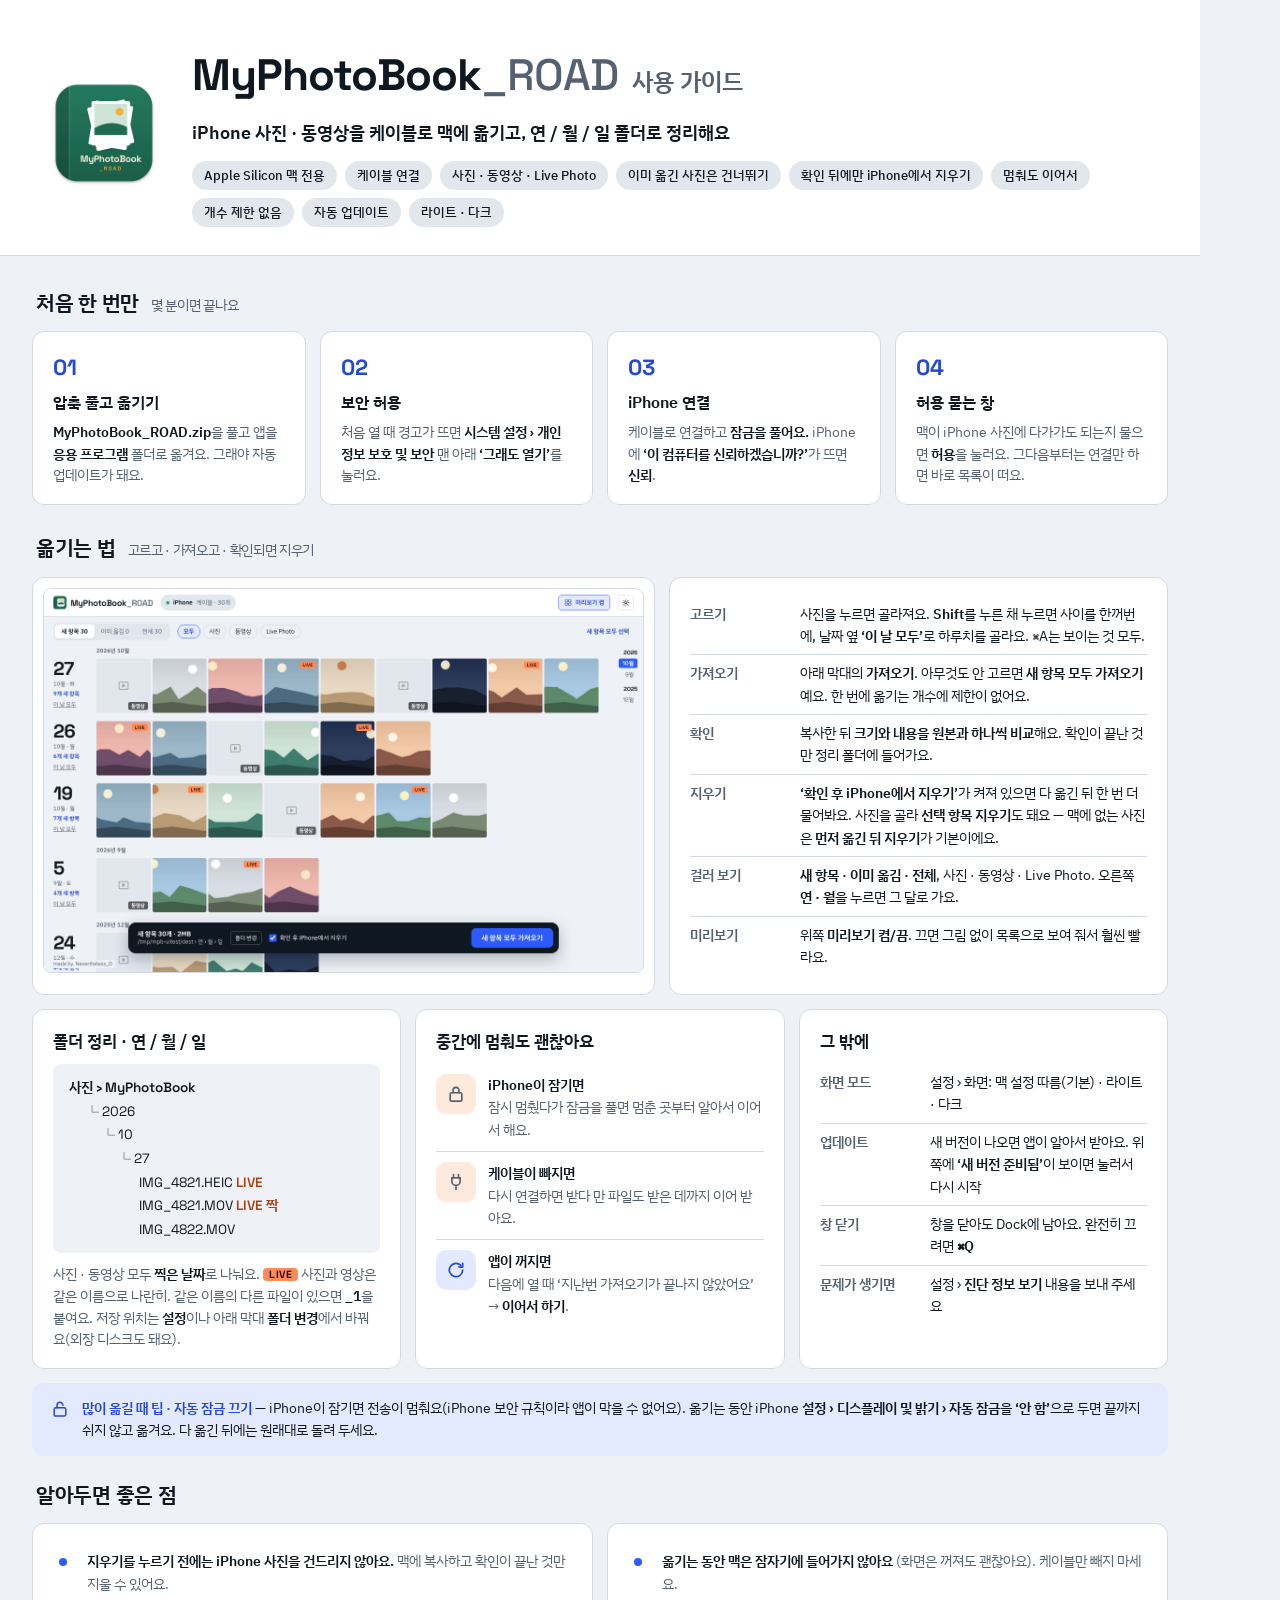
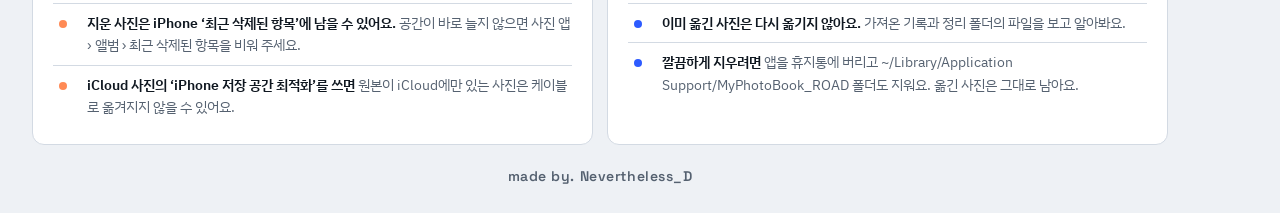
==== docs/guide.html @ 0a5ce285 "iPhone 도우미: iOS 전용 허용 요청 빼기 · 사용 가이드 이미지 Co-Authored-By: Claude Opus 5.5 <noreply@anthropic.com> Cla" ====
<!doctype html>
<html lang="ko">
<head>
<meta charset="utf-8">
<title>MyPhotoBook_ROAD 사용 가이드</title>
<!-- 사용 가이드 이미지 원본. python3 scripts/guide.py 로 docs/MyPhotoBook_ROAD_사용가이드.png 를 만들어요 -->
<style>
@font-face { font-family: "IBM Plex Sans KR"; font-weight: 400; src: url("../engine/web/fonts/IBMPlexSansKR-Regular.woff2") format("woff2"); }
@font-face { font-family: "IBM Plex Sans KR"; font-weight: 500; src: url("../engine/web/fonts/IBMPlexSansKR-Medium.woff2") format("woff2"); }
@font-face { font-family: "IBM Plex Sans KR"; font-weight: 600; src: url("../engine/web/fonts/IBMPlexSansKR-SemiBold.woff2") format("woff2"); }
@font-face { font-family: "Space Grotesk"; font-weight: 300 700; src: url("../engine/web/fonts/SpaceGrotesk-Variable.woff2") format("woff2"); }
:root { --bg: #EEF1F5; --panel: #FFFFFF; --chip: #E2E7EE; --line: #D3DAE3; --ink: #0F1720; --muted: #556170;
  --accent: #2D5BFF; --accent-soft: #E3E9FF; --accent-text: #2448D8; --hot: #FF8A55; --hot-soft: #FFE8DC; --hot-text: #A8410F; --green: #1F6B52; }
* { box-sizing: border-box; }
body { margin: 0; width: 1200px; background: var(--bg); color: var(--ink); font: 15px/1.6 "IBM Plex Sans KR", sans-serif; -webkit-font-smoothing: antialiased; }
.num, h1 b { font-family: "Space Grotesk", sans-serif; }
.hero { display: flex; gap: 28px; align-items: center; padding: 40px 44px 28px; background: var(--panel); border-bottom: 1px solid var(--line); }
.hero img { width: 120px; height: 120px; }
.hero h1 { margin: 0; display: flex; align-items: baseline; gap: 14px; font-size: 24px; font-weight: 600; color: var(--muted); }
.hero h1 b { font-size: 44px; font-weight: 700; color: var(--ink); letter-spacing: -1px; }
.hero h1 b span { color: var(--muted); font-weight: 500; }
.hero p { margin: 8px 0 14px; font-size: 18px; font-weight: 600; }
.pills { display: flex; gap: 8px; flex-wrap: wrap; }
.pill { padding: 4px 12px; border-radius: 999px; background: var(--chip); font-size: 13px; font-weight: 500; }
.wrap { padding: 4px 32px 28px; }
h2 { margin: 26px 4px 12px; font-size: 21px; font-weight: 600; display: flex; align-items: baseline; gap: 12px; letter-spacing: -.3px; }
h2 small { font-size: 14px; font-weight: 400; color: var(--muted); }
.row { display: grid; gap: 14px; }
.c4 { grid-template-columns: repeat(4, 1fr); }
.c3 { grid-template-columns: repeat(3, 1fr); }
.c2 { grid-template-columns: 1fr 1fr; }
.c55 { grid-template-columns: 1.25fr 1fr; }
.card { background: var(--panel); border: 1px solid var(--line); border-radius: 12px; padding: 18px 20px; }
.n { font-family: "Space Grotesk", sans-serif; font-weight: 700; font-size: 22px; color: var(--accent-text); }
.step h3 { margin: 4px 0 6px; font-size: 16px; font-weight: 600; }
.step p { margin: 0; color: var(--muted); font-size: 13.5px; }
.step p strong, .card strong { color: var(--ink); font-weight: 600; }
.shot { padding: 10px; }
.shot img { width: 100%; display: block; border-radius: 8px; border: 1px solid var(--line); }
.card h4 { margin: 0 0 10px; font-size: 16.5px; font-weight: 600; }
.kv { display: grid; grid-template-columns: 100px 1fr; gap: 10px; padding: 7px 0; font-size: 14px; border-top: 1px solid var(--line); }
.kv:first-of-type { border-top: 0; }
.kv b { color: var(--muted); font-weight: 600; }
.tree { padding: 12px 16px; border-radius: 8px; background: var(--bg); font-family: "Space Grotesk", "IBM Plex Sans KR", sans-serif; font-size: 13.5px; line-height: 1.75; }
.live { color: var(--hot-text); font-weight: 600; }
.badge { display: inline-block; padding: 0 6px; border-radius: 4px; background: var(--hot); color: #2A0E00; font: 700 10.5px "Space Grotesk"; letter-spacing: .5px; vertical-align: 1px; }
.stop { display: grid; grid-template-columns: 40px 1fr; gap: 12px; padding: 10px 0; border-top: 1px solid var(--line); font-size: 14px; }
.stop:first-of-type { border-top: 0; }
.ico { width: 40px; height: 40px; border-radius: 10px; display: grid; place-items: center; background: var(--hot-soft); color: var(--hot-text); }
.ico.ok { background: var(--accent-soft); color: var(--accent-text); }
.ico svg { width: 20px; height: 20px; }
.stop span { color: var(--muted); }
.tips { display: flex; flex-direction: column; }
.tip { display: grid; grid-template-columns: 26px 1fr; gap: 8px; padding: 8px 0; font-size: 14px; color: var(--muted); border-top: 1px solid var(--line); }
.tip:first-child { border-top: 0; }
.tip i { width: 8px; height: 8px; border-radius: 4px; background: var(--accent); margin: 8px 0 0 6px; }
.tip i.h { background: var(--hot); }
.callout { margin-top: 14px; padding: 14px 18px; border-radius: 12px; background: var(--accent-soft); font-size: 14px; display: flex; gap: 12px; align-items: flex-start; }
.callout svg { width: 20px; height: 20px; flex: 0 0 20px; color: var(--accent-text); margin-top: 2px; }
.callout b { color: var(--accent-text); }
.foot { text-align: center; margin-top: 22px; font: 600 14px "Space Grotesk"; letter-spacing: .04em; color: var(--muted); }
</style>
</head>
<body>
<div class="hero">
  <img src="../app/AppIcon.png" alt="">
  <div>
    <h1><b>MyPhotoBook<span>_ROAD</span></b> 사용 가이드</h1>
    <p>iPhone 사진 · 동영상을 케이블로 맥에 옮기고, 연 / 월 / 일 폴더로 정리해요</p>
    <div class="pills">
      <span class="pill">Apple Silicon 맥 전용</span><span class="pill">케이블 연결</span><span class="pill">사진 · 동영상 · Live Photo</span>
      <span class="pill">이미 옮긴 사진은 건너뛰기</span><span class="pill">확인 뒤에만 iPhone에서 지우기</span>
      <span class="pill">멈춰도 이어서</span><span class="pill">개수 제한 없음</span><span class="pill">자동 업데이트</span><span class="pill">라이트 · 다크</span>
    </div>
  </div>
</div>

<div class="wrap">
  <h2>처음 한 번만 <small>몇 분이면 끝나요</small></h2>
  <div class="row c4">
    <div class="card step"><span class="n">01</span><h3>압축 풀고 옮기기</h3><p><strong>MyPhotoBook_ROAD.zip</strong>을 풀고 앱을 <strong>응용 프로그램</strong> 폴더로 옮겨요. 그래야 자동 업데이트가 돼요.</p></div>
    <div class="card step"><span class="n">02</span><h3>보안 허용</h3><p>처음 열 때 경고가 뜨면 <strong>시스템 설정 › 개인정보 보호 및 보안</strong> 맨 아래 <strong>‘그래도 열기’</strong>를 눌러요.</p></div>
    <div class="card step"><span class="n">03</span><h3>iPhone 연결</h3><p>케이블로 연결하고 <strong>잠금을 풀어요.</strong> iPhone에 <strong>‘이 컴퓨터를 신뢰하겠습니까?’</strong>가 뜨면 <strong>신뢰</strong>.</p></div>
    <div class="card step"><span class="n">04</span><h3>허용 묻는 창</h3><p>맥이 iPhone 사진에 다가가도 되는지 물으면 <strong>허용</strong>을 눌러요. 그다음부터는 연결만 하면 바로 목록이 떠요.</p></div>
  </div>

  <h2>옮기는 법 <small>고르고 · 가져오고 · 확인되면 지우기</small></h2>
  <div class="row c55">
    <div class="card shot"><img src="shots/main.png" alt=""></div>
    <div class="card">
      <div class="kv"><b>고르기</b><span>사진을 누르면 골라져요. <strong>Shift</strong>를 누른 채 누르면 사이를 한꺼번에, 날짜 옆 <strong>‘이 날 모두’</strong>로 하루치를 골라요. ⌘A는 보이는 것 모두.</span></div>
      <div class="kv"><b>가져오기</b><span>아래 막대의 <strong>가져오기</strong>. 아무것도 안 고르면 <strong>새 항목 모두 가져오기</strong>예요. 한 번에 옮기는 개수에 제한이 없어요.</span></div>
      <div class="kv"><b>확인</b><span>복사한 뒤 <strong>크기와 내용을 원본과 하나씩 비교</strong>해요. 확인이 끝난 것만 정리 폴더에 들어가요.</span></div>
      <div class="kv"><b>지우기</b><span><strong>‘확인 후 iPhone에서 지우기’</strong>가 켜져 있으면 다 옮긴 뒤 한 번 더 물어봐요. 사진을 골라 <strong>선택 항목 지우기</strong>도 돼요 — 맥에 없는 사진은 <strong>먼저 옮긴 뒤 지우기</strong>가 기본이에요.</span></div>
      <div class="kv"><b>걸러 보기</b><span><strong>새 항목 · 이미 옮김 · 전체</strong>, 사진 · 동영상 · Live Photo. 오른쪽 <strong>연 · 월</strong>을 누르면 그 달로 가요.</span></div>
      <div class="kv"><b>미리보기</b><span>위쪽 <strong>미리보기 켬/끔</strong>. 끄면 그림 없이 목록으로 보여 줘서 훨씬 빨라요.</span></div>
    </div>
  </div>

  <div class="row c3" style="margin-top:14px">
    <div class="card">
      <h4>폴더 정리 · 연 / 월 / 일</h4>
      <div class="tree">
        <div style="font-weight:600">사진 › MyPhotoBook</div><div style="padding-left:16px">└ 2026</div><div style="padding-left:32px">└ 10</div><div style="padding-left:48px">└ 27</div>
        <div style="padding-left:70px">IMG_4821.HEIC <span class="live">LIVE</span></div><div style="padding-left:70px">IMG_4821.MOV <span class="live">LIVE 짝</span></div><div style="padding-left:70px">IMG_4822.MOV</div>
      </div>
      <p style="margin:10px 0 0;font-size:13.5px;color:var(--muted)">사진 · 동영상 모두 <strong>찍은 날짜</strong>로 나눠요. <span class="badge">LIVE</span> 사진과 영상은 같은 이름으로 나란히. 같은 이름의 다른 파일이 있으면 <strong>_1</strong>을 붙여요. 저장 위치는 <strong>설정</strong>이나 아래 막대 <strong>폴더 변경</strong>에서 바꿔요(외장 디스크도 돼요).</p>
    </div>
    <div class="card">
      <h4>중간에 멈춰도 괜찮아요</h4>
      <div class="stop"><span class="ico"><svg viewBox="0 0 24 24" fill="none" stroke="currentColor" stroke-width="2" stroke-linecap="round"><rect x="5" y="10.5" width="14" height="10" rx="2"/><path d="M8.5 10.5V7.5a3.5 3.5 0 0 1 7 0v3"/></svg></span><div><strong>iPhone이 잠기면</strong><br><span>잠시 멈췄다가 잠금을 풀면 멈춘 곳부터 알아서 이어서 해요.</span></div></div>
      <div class="stop"><span class="ico"><svg viewBox="0 0 24 24" fill="none" stroke="currentColor" stroke-width="2" stroke-linecap="round" stroke-linejoin="round"><path d="M9 3v4M15 3v4M7 7h10v4a5 5 0 0 1-10 0z M12 16v5"/></svg></span><div><strong>케이블이 빠지면</strong><br><span>다시 연결하면 받다 만 파일도 받은 데까지 이어 받아요.</span></div></div>
      <div class="stop"><span class="ico ok"><svg viewBox="0 0 24 24" fill="none" stroke="currentColor" stroke-width="2" stroke-linecap="round" stroke-linejoin="round"><path d="M20 12a8 8 0 1 1-2.3-5.6"/><path d="M20 4v4.5h-4.5"/></svg></span><div><strong>앱이 꺼지면</strong><br><span>다음에 열 때 ‘지난번 가져오기가 끝나지 않았어요’ → <strong>이어서 하기</strong>.</span></div></div>
    </div>
    <div class="card">
      <h4>그 밖에</h4>
      <div class="kv"><b>화면 모드</b><span>설정 › 화면: 맥 설정 따름(기본) · 라이트 · 다크</span></div>
      <div class="kv"><b>업데이트</b><span>새 버전이 나오면 앱이 알아서 받아요. 위쪽에 <strong>‘새 버전 준비됨’</strong>이 보이면 눌러서 다시 시작</span></div>
      <div class="kv"><b>창 닫기</b><span>창을 닫아도 Dock에 남아요. 완전히 끄려면 <strong>⌘Q</strong></span></div>
      <div class="kv"><b>문제가 생기면</b><span>설정 › <strong>진단 정보 보기</strong> 내용을 보내 주세요</span></div>
    </div>
  </div>

  <div class="callout"><svg viewBox="0 0 24 24" fill="none" stroke="currentColor" stroke-width="1.8" stroke-linecap="round"><rect x="5" y="10.5" width="14" height="10" rx="2"/><path d="M8.5 10.5V7.5a3.5 3.5 0 0 1 7 0"/></svg>
    <div><b>많이 옮길 때 팁 · 자동 잠금 끄기</b> — iPhone이 잠기면 전송이 멈춰요(iPhone 보안 규칙이라 앱이 막을 수 없어요). 옮기는 동안 iPhone <strong>설정 › 디스플레이 및 밝기 › 자동 잠금</strong>을 <strong>‘안 함’</strong>으로 두면 끝까지 쉬지 않고 옮겨요. 다 옮긴 뒤에는 원래대로 돌려 두세요.</div></div>

  <h2 style="margin-top:22px">알아두면 좋은 점</h2>
  <div class="row c2">
    <div class="card tips">
      <div class="tip"><i></i><div><strong>지우기를 누르기 전에는 iPhone 사진을 건드리지 않아요.</strong> 맥에 복사하고 확인이 끝난 것만 지울 수 있어요.</div></div>
      <div class="tip"><i class="h"></i><div><strong>지운 사진은 iPhone ‘최근 삭제된 항목’에 남을 수 있어요.</strong> 공간이 바로 늘지 않으면 사진 앱 › 앨범 › 최근 삭제된 항목을 비워 주세요.</div></div>
      <div class="tip"><i class="h"></i><div><strong>iCloud 사진의 ‘iPhone 저장 공간 최적화’를 쓰면</strong> 원본이 iCloud에만 있는 사진은 케이블로 옮겨지지 않을 수 있어요.</div></div>
    </div>
    <div class="card tips">
      <div class="tip"><i></i><div><strong>옮기는 동안 맥은 잠자기에 들어가지 않아요</strong> (화면은 꺼져도 괜찮아요). 케이블만 빼지 마세요.</div></div>
      <div class="tip"><i></i><div><strong>이미 옮긴 사진은 다시 옮기지 않아요.</strong> 가져온 기록과 정리 폴더의 파일을 보고 알아봐요.</div></div>
      <div class="tip"><i></i><div><strong>깔끔하게 지우려면</strong> 앱을 휴지통에 버리고 ~/Library/Application Support/MyPhotoBook_ROAD 폴더도 지워요. 옮긴 사진은 그대로 남아요.</div></div>
    </div>
  </div>
  <div class="foot">made by. Nevertheless_D</div>
</div>
</body>
</html>
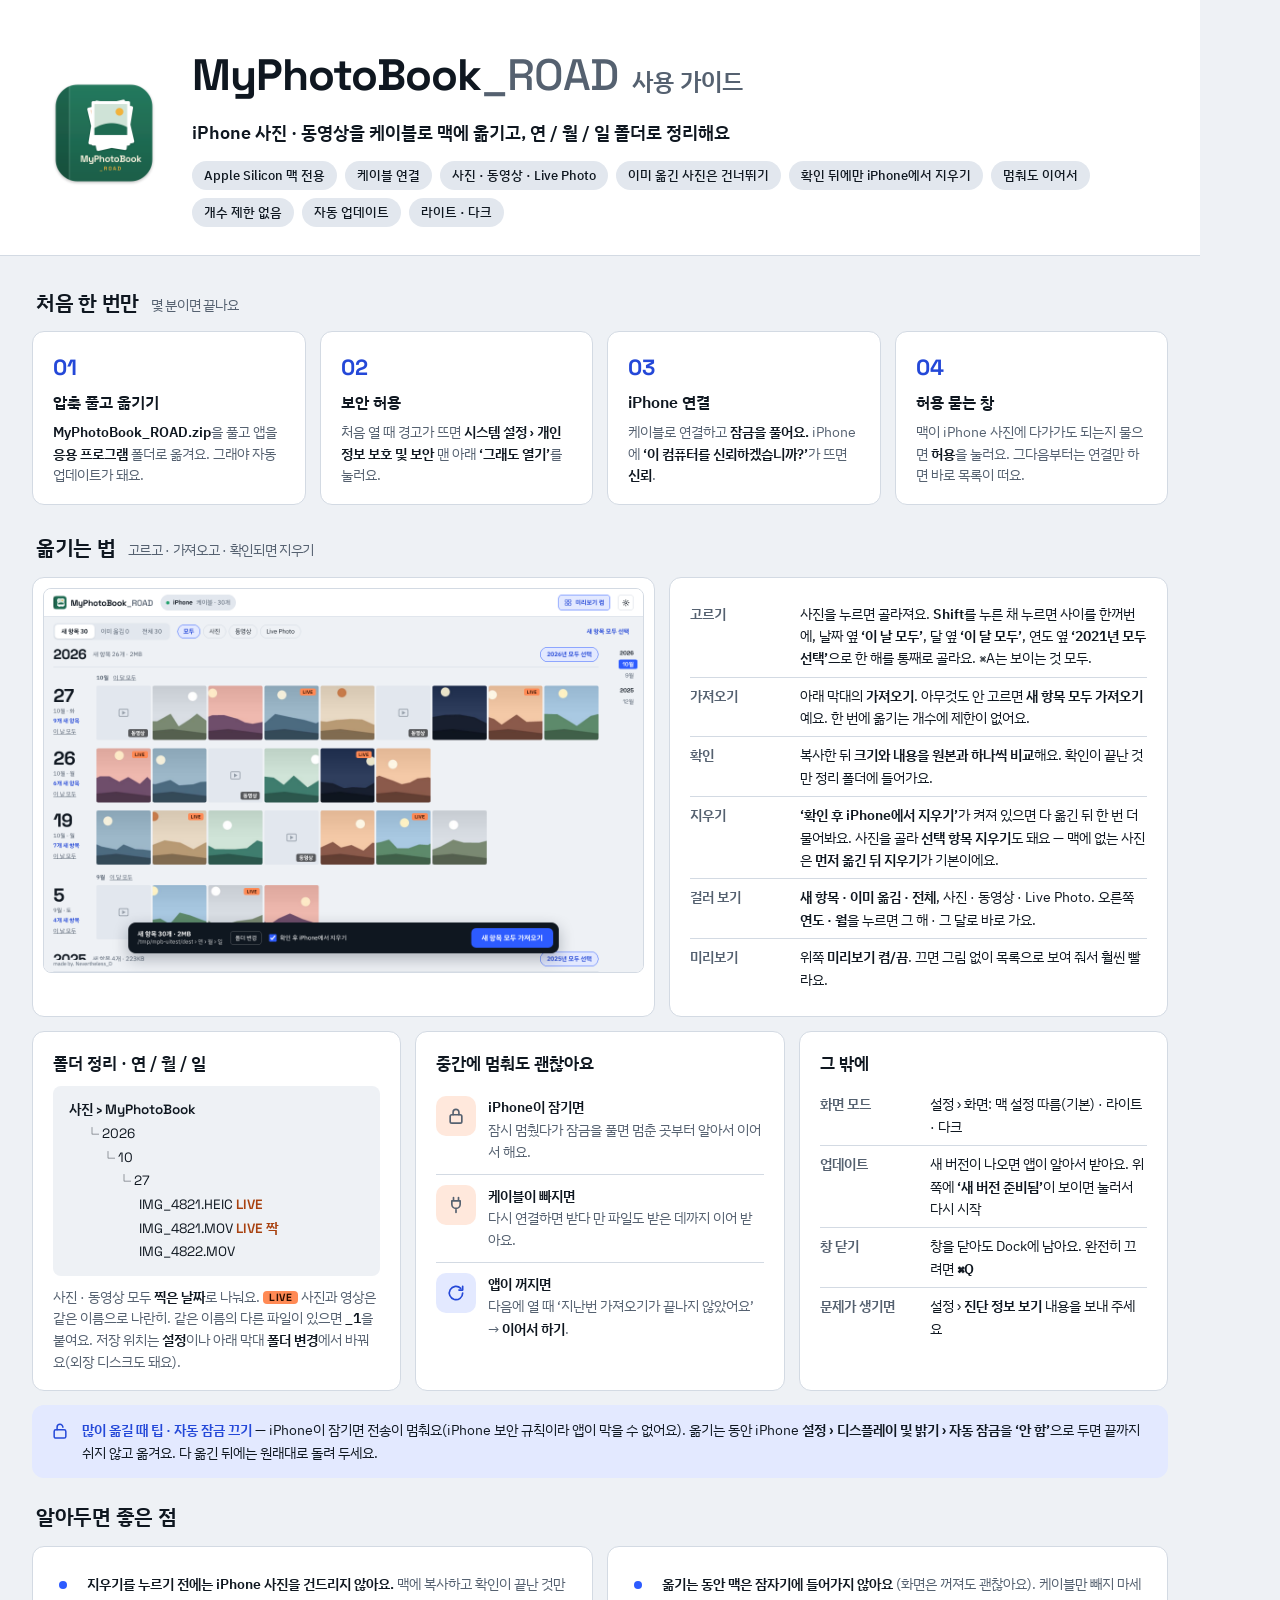
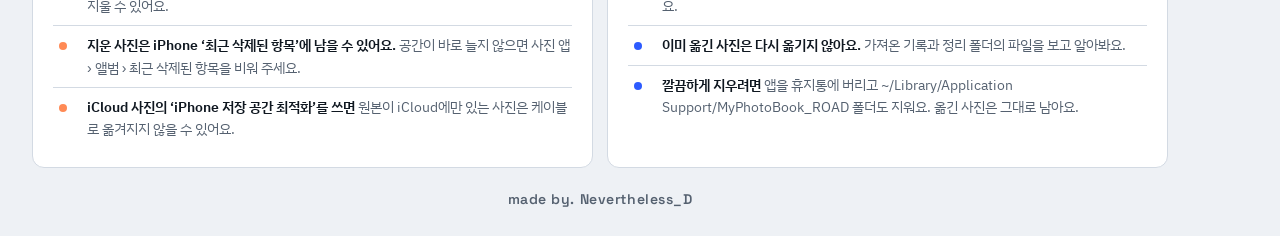
==== commit 30099533: "연도별로 통째로 고르기 · 연도로 바로 가기 · 이 달 모두 (v1.0.1) Co-Authored-By: Claude Opus 5.5 <noreply@anthropic.com> C" ====
--- a/docs/guide.html
+++ b/docs/guide.html
@@ -88,11 +88,11 @@
   <div class="row c55">
     <div class="card shot"><img src="shots/main.png" alt=""></div>
     <div class="card">
-      <div class="kv"><b>고르기</b><span>사진을 누르면 골라져요. <strong>Shift</strong>를 누른 채 누르면 사이를 한꺼번에, 날짜 옆 <strong>‘이 날 모두’</strong>로 하루치를 골라요. ⌘A는 보이는 것 모두.</span></div>
+      <div class="kv"><b>고르기</b><span>사진을 누르면 골라져요. <strong>Shift</strong>를 누른 채 누르면 사이를 한꺼번에, 날짜 옆 <strong>‘이 날 모두’</strong>, 달 옆 <strong>‘이 달 모두’</strong>, 연도 옆 <strong>‘2021년 모두 선택’</strong>으로 한 해를 통째로 골라요. ⌘A는 보이는 것 모두.</span></div>
       <div class="kv"><b>가져오기</b><span>아래 막대의 <strong>가져오기</strong>. 아무것도 안 고르면 <strong>새 항목 모두 가져오기</strong>예요. 한 번에 옮기는 개수에 제한이 없어요.</span></div>
       <div class="kv"><b>확인</b><span>복사한 뒤 <strong>크기와 내용을 원본과 하나씩 비교</strong>해요. 확인이 끝난 것만 정리 폴더에 들어가요.</span></div>
       <div class="kv"><b>지우기</b><span><strong>‘확인 후 iPhone에서 지우기’</strong>가 켜져 있으면 다 옮긴 뒤 한 번 더 물어봐요. 사진을 골라 <strong>선택 항목 지우기</strong>도 돼요 — 맥에 없는 사진은 <strong>먼저 옮긴 뒤 지우기</strong>가 기본이에요.</span></div>
-      <div class="kv"><b>걸러 보기</b><span><strong>새 항목 · 이미 옮김 · 전체</strong>, 사진 · 동영상 · Live Photo. 오른쪽 <strong>연 · 월</strong>을 누르면 그 달로 가요.</span></div>
+      <div class="kv"><b>걸러 보기</b><span><strong>새 항목 · 이미 옮김 · 전체</strong>, 사진 · 동영상 · Live Photo. 오른쪽 <strong>연도 · 월</strong>을 누르면 그 해 · 그 달로 바로 가요.</span></div>
       <div class="kv"><b>미리보기</b><span>위쪽 <strong>미리보기 켬/끔</strong>. 끄면 그림 없이 목록으로 보여 줘서 훨씬 빨라요.</span></div>
     </div>
   </div>
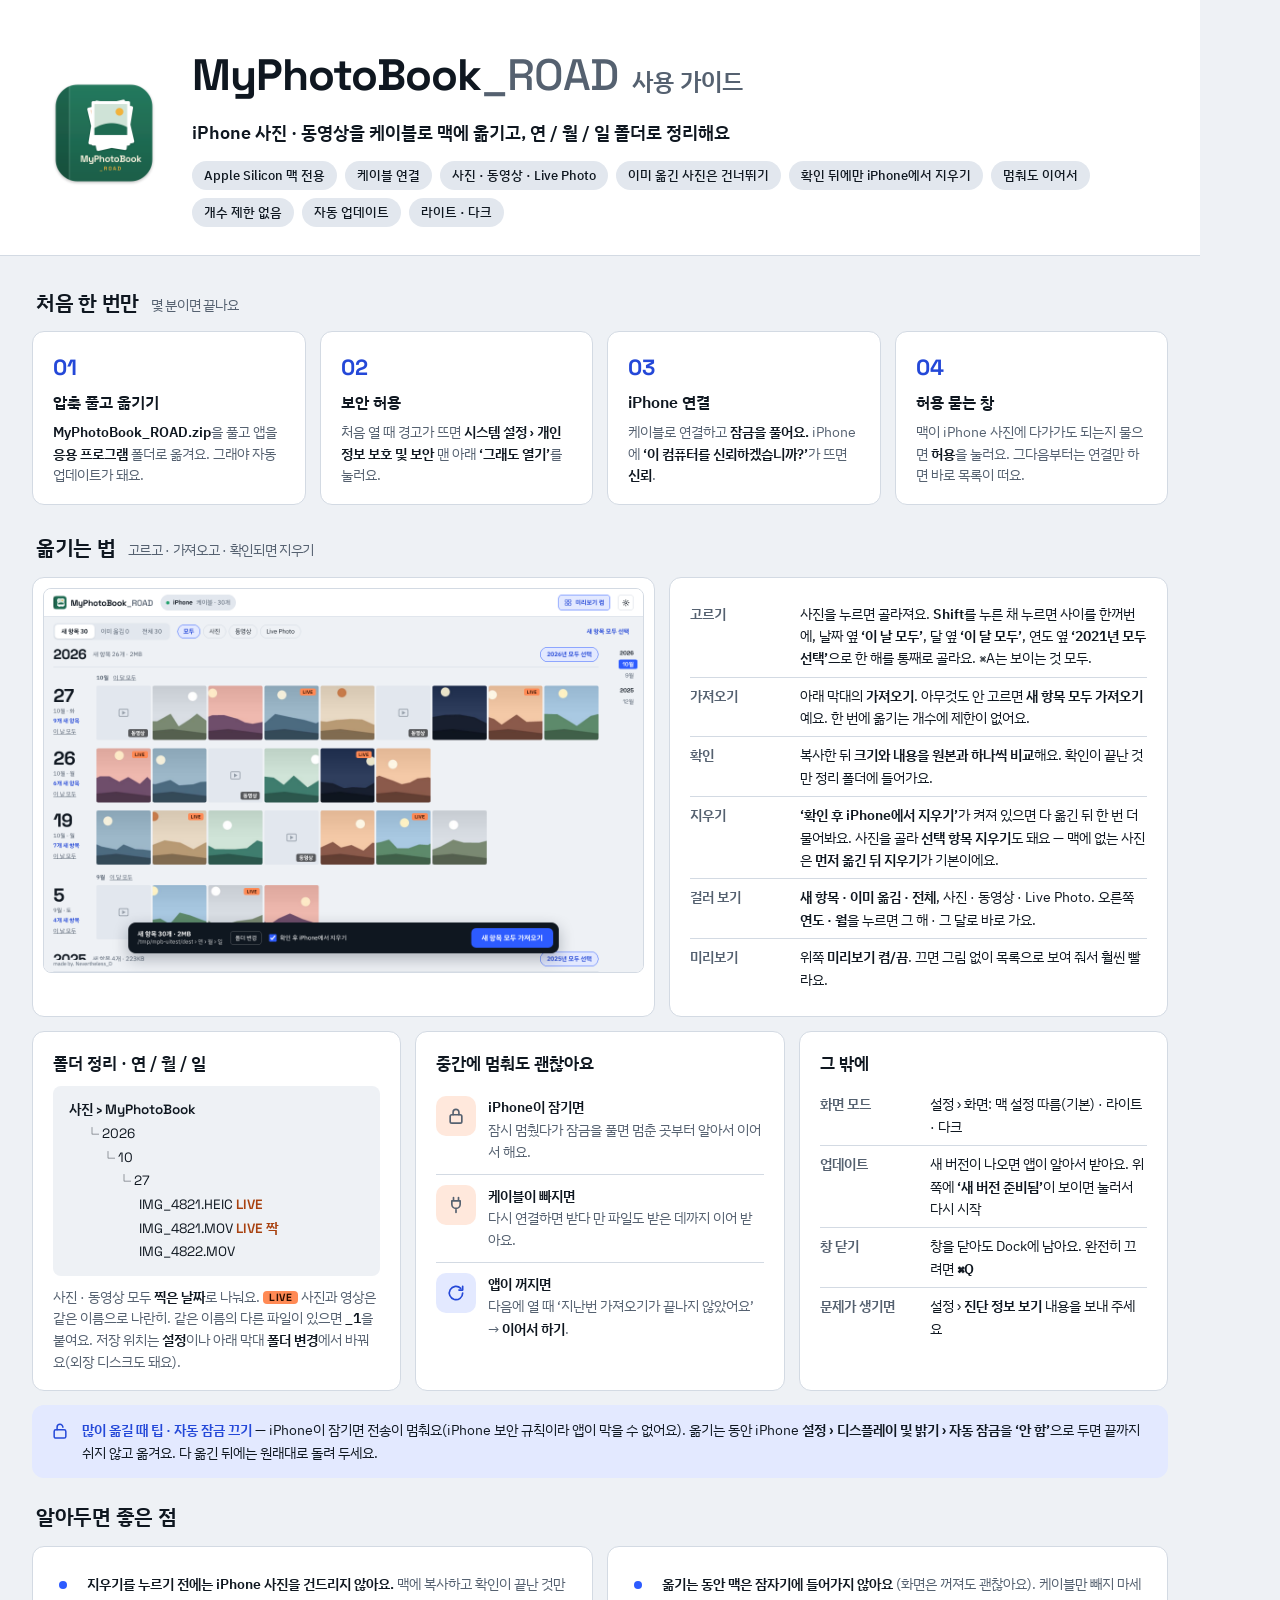
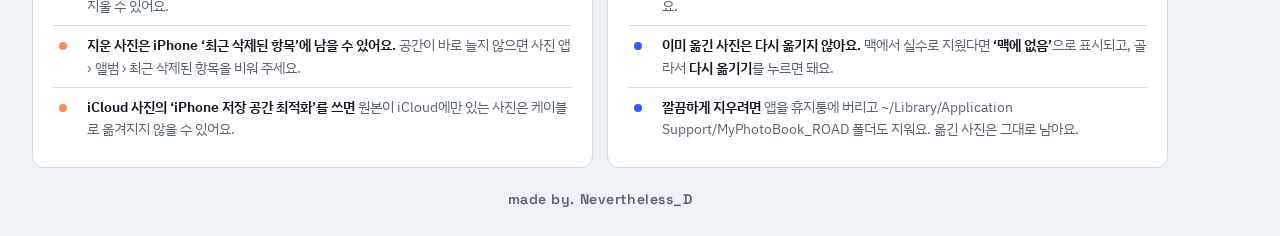
==== commit 20c75177: "맥에서 지운 사진 알아보기 · 이미 옮긴 항목 다시 옮기기 창 (v1.0.2) Co-Authored-By: Claude Opus 5.5 <noreply@anthropic.com> " ====
--- a/docs/guide.html
+++ b/docs/guide.html
@@ -133,7 +133,7 @@
     </div>
     <div class="card tips">
       <div class="tip"><i></i><div><strong>옮기는 동안 맥은 잠자기에 들어가지 않아요</strong> (화면은 꺼져도 괜찮아요). 케이블만 빼지 마세요.</div></div>
-      <div class="tip"><i></i><div><strong>이미 옮긴 사진은 다시 옮기지 않아요.</strong> 가져온 기록과 정리 폴더의 파일을 보고 알아봐요.</div></div>
+      <div class="tip"><i></i><div><strong>이미 옮긴 사진은 다시 옮기지 않아요.</strong> 맥에서 실수로 지웠다면 <strong>‘맥에 없음’</strong>으로 표시되고, 골라서 <strong>다시 옮기기</strong>를 누르면 돼요.</div></div>
       <div class="tip"><i></i><div><strong>깔끔하게 지우려면</strong> 앱을 휴지통에 버리고 ~/Library/Application Support/MyPhotoBook_ROAD 폴더도 지워요. 옮긴 사진은 그대로 남아요.</div></div>
     </div>
   </div>
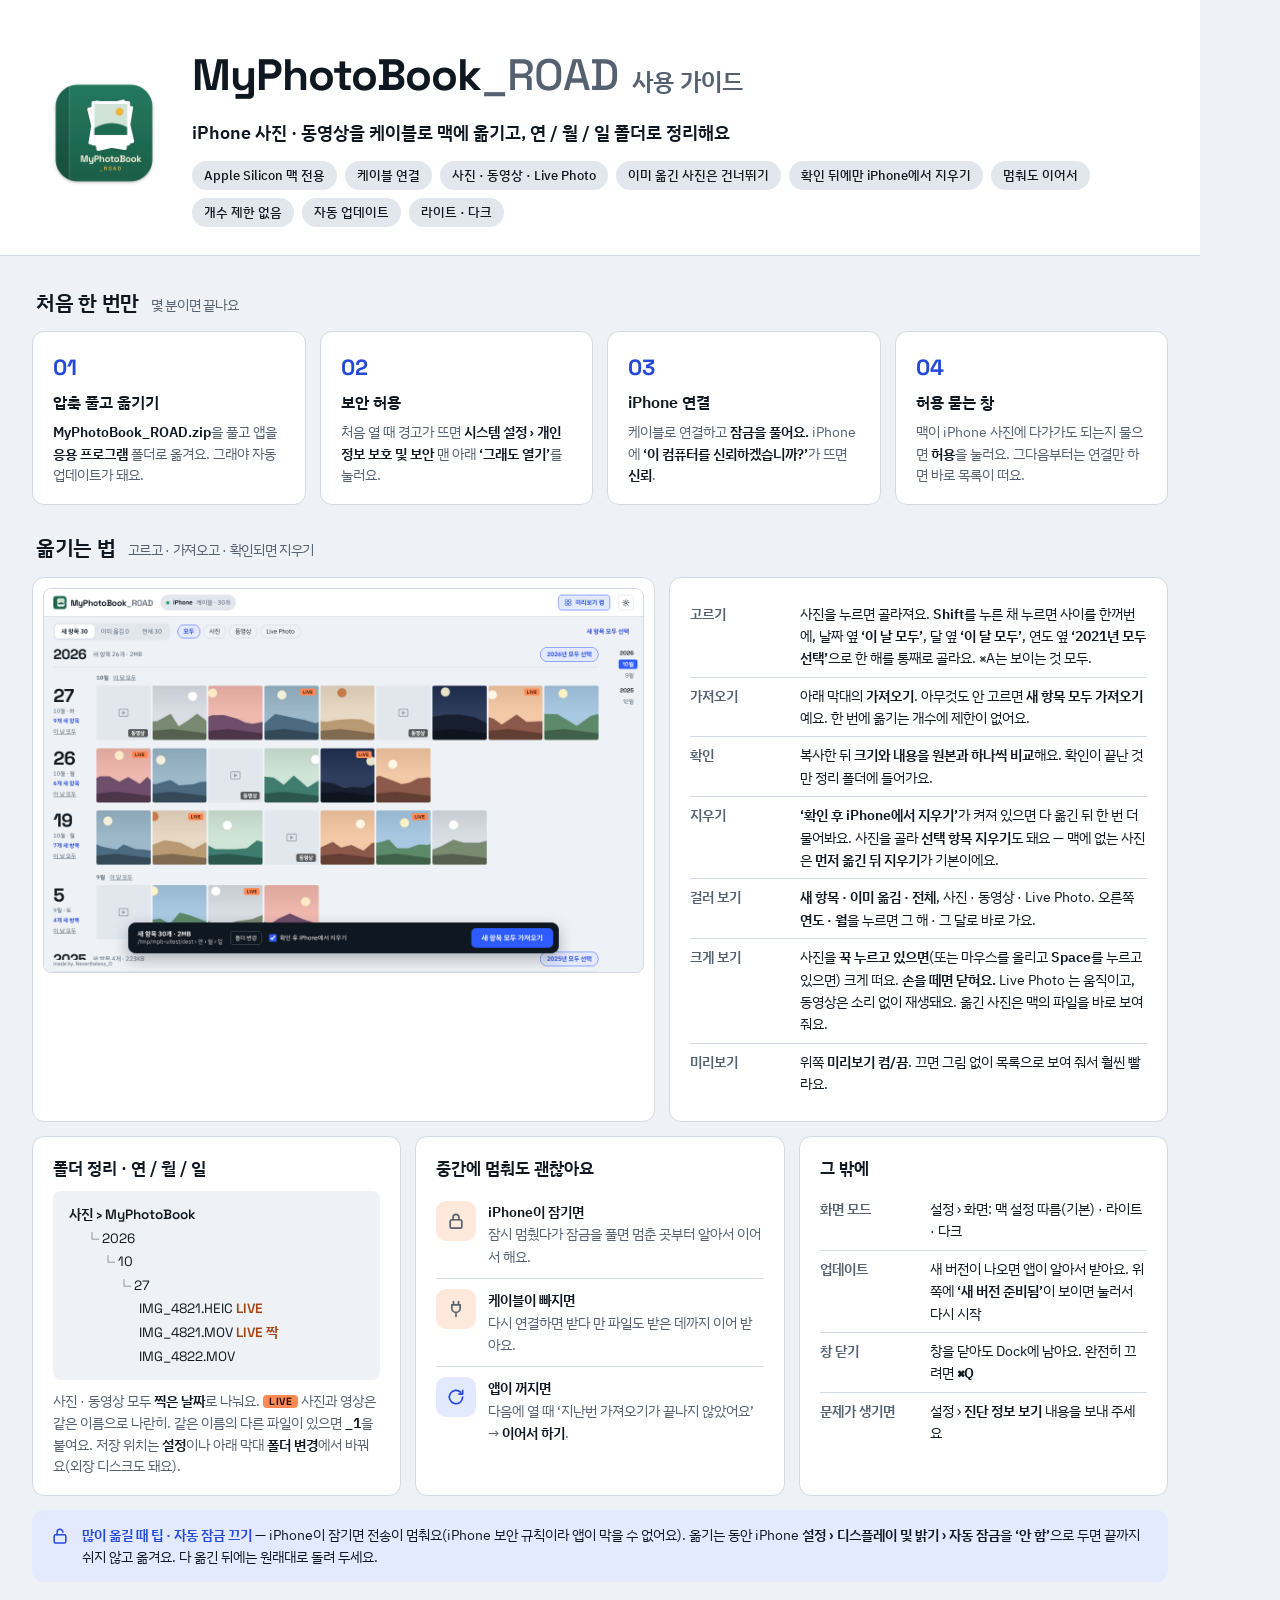
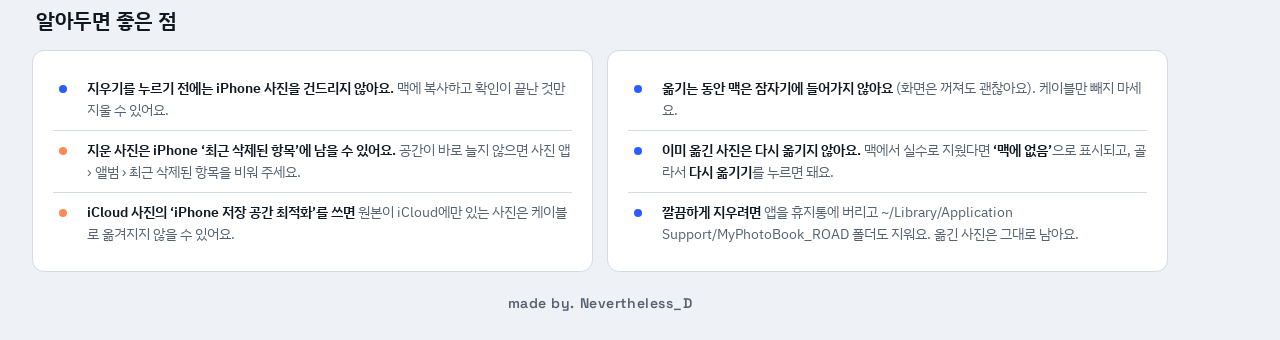
==== commit b474d0e8: "길게 눌러 미리보기 (손을 떼면 닫힘 · Space 누르는 동안) · 옮긴 것은 맥 파일로 (v1.1.0) Co-Authored-By: Claude Opus 5.5 <noreply" ====
--- a/docs/guide.html
+++ b/docs/guide.html
@@ -93,6 +93,7 @@
       <div class="kv"><b>확인</b><span>복사한 뒤 <strong>크기와 내용을 원본과 하나씩 비교</strong>해요. 확인이 끝난 것만 정리 폴더에 들어가요.</span></div>
       <div class="kv"><b>지우기</b><span><strong>‘확인 후 iPhone에서 지우기’</strong>가 켜져 있으면 다 옮긴 뒤 한 번 더 물어봐요. 사진을 골라 <strong>선택 항목 지우기</strong>도 돼요 — 맥에 없는 사진은 <strong>먼저 옮긴 뒤 지우기</strong>가 기본이에요.</span></div>
       <div class="kv"><b>걸러 보기</b><span><strong>새 항목 · 이미 옮김 · 전체</strong>, 사진 · 동영상 · Live Photo. 오른쪽 <strong>연도 · 월</strong>을 누르면 그 해 · 그 달로 바로 가요.</span></div>
+      <div class="kv"><b>크게 보기</b><span>사진을 <strong>꾹 누르고 있으면</strong>(또는 마우스를 올리고 <strong>Space</strong>를 누르고 있으면) 크게 떠요. <strong>손을 떼면 닫혀요.</strong> Live Photo 는 움직이고, 동영상은 소리 없이 재생돼요. 옮긴 사진은 맥의 파일을 바로 보여 줘요.</span></div>
       <div class="kv"><b>미리보기</b><span>위쪽 <strong>미리보기 켬/끔</strong>. 끄면 그림 없이 목록으로 보여 줘서 훨씬 빨라요.</span></div>
     </div>
   </div>
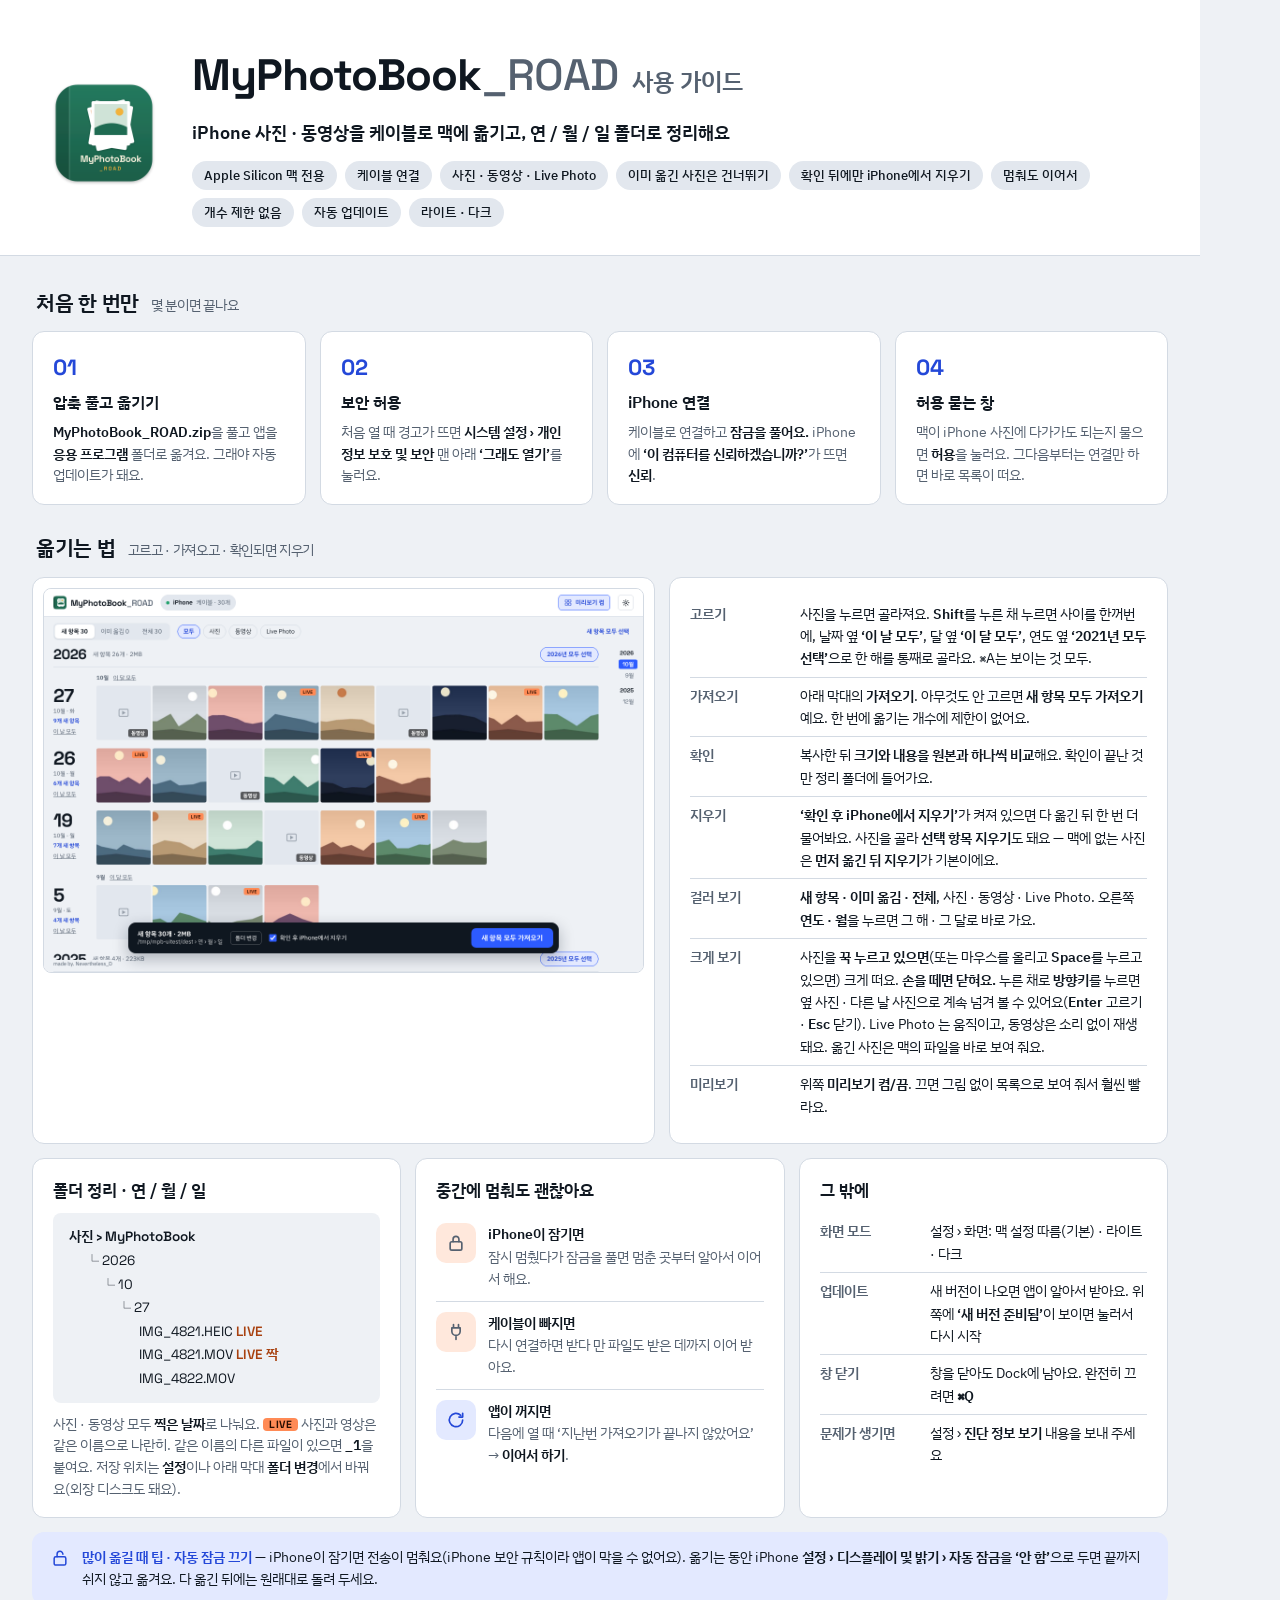
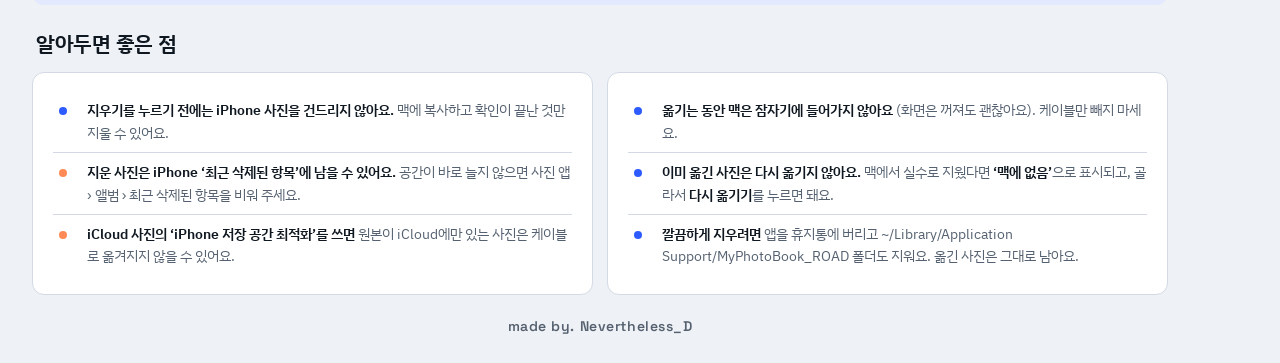
==== commit 35836bda: "1.1.3: 미리보기에서 방향키로 넘겨 보기 - ← → 이전 · 다음 사진 (다른 날로 이어짐), ↑ ↓ 윗줄 · 아랫줄 - 방향키를 누르면 손을 떼도 계속 보임 · Esc · S" ====
--- a/docs/guide.html
+++ b/docs/guide.html
@@ -93,7 +93,7 @@
       <div class="kv"><b>확인</b><span>복사한 뒤 <strong>크기와 내용을 원본과 하나씩 비교</strong>해요. 확인이 끝난 것만 정리 폴더에 들어가요.</span></div>
       <div class="kv"><b>지우기</b><span><strong>‘확인 후 iPhone에서 지우기’</strong>가 켜져 있으면 다 옮긴 뒤 한 번 더 물어봐요. 사진을 골라 <strong>선택 항목 지우기</strong>도 돼요 — 맥에 없는 사진은 <strong>먼저 옮긴 뒤 지우기</strong>가 기본이에요.</span></div>
       <div class="kv"><b>걸러 보기</b><span><strong>새 항목 · 이미 옮김 · 전체</strong>, 사진 · 동영상 · Live Photo. 오른쪽 <strong>연도 · 월</strong>을 누르면 그 해 · 그 달로 바로 가요.</span></div>
-      <div class="kv"><b>크게 보기</b><span>사진을 <strong>꾹 누르고 있으면</strong>(또는 마우스를 올리고 <strong>Space</strong>를 누르고 있으면) 크게 떠요. <strong>손을 떼면 닫혀요.</strong> Live Photo 는 움직이고, 동영상은 소리 없이 재생돼요. 옮긴 사진은 맥의 파일을 바로 보여 줘요.</span></div>
+      <div class="kv"><b>크게 보기</b><span>사진을 <strong>꾹 누르고 있으면</strong>(또는 마우스를 올리고 <strong>Space</strong>를 누르고 있으면) 크게 떠요. <strong>손을 떼면 닫혀요.</strong> 누른 채로 <strong>방향키</strong>를 누르면 옆 사진 · 다른 날 사진으로 계속 넘겨 볼 수 있어요(<strong>Enter</strong> 고르기 · <strong>Esc</strong> 닫기). Live Photo 는 움직이고, 동영상은 소리 없이 재생돼요. 옮긴 사진은 맥의 파일을 바로 보여 줘요.</span></div>
       <div class="kv"><b>미리보기</b><span>위쪽 <strong>미리보기 켬/끔</strong>. 끄면 그림 없이 목록으로 보여 줘서 훨씬 빨라요.</span></div>
     </div>
   </div>
